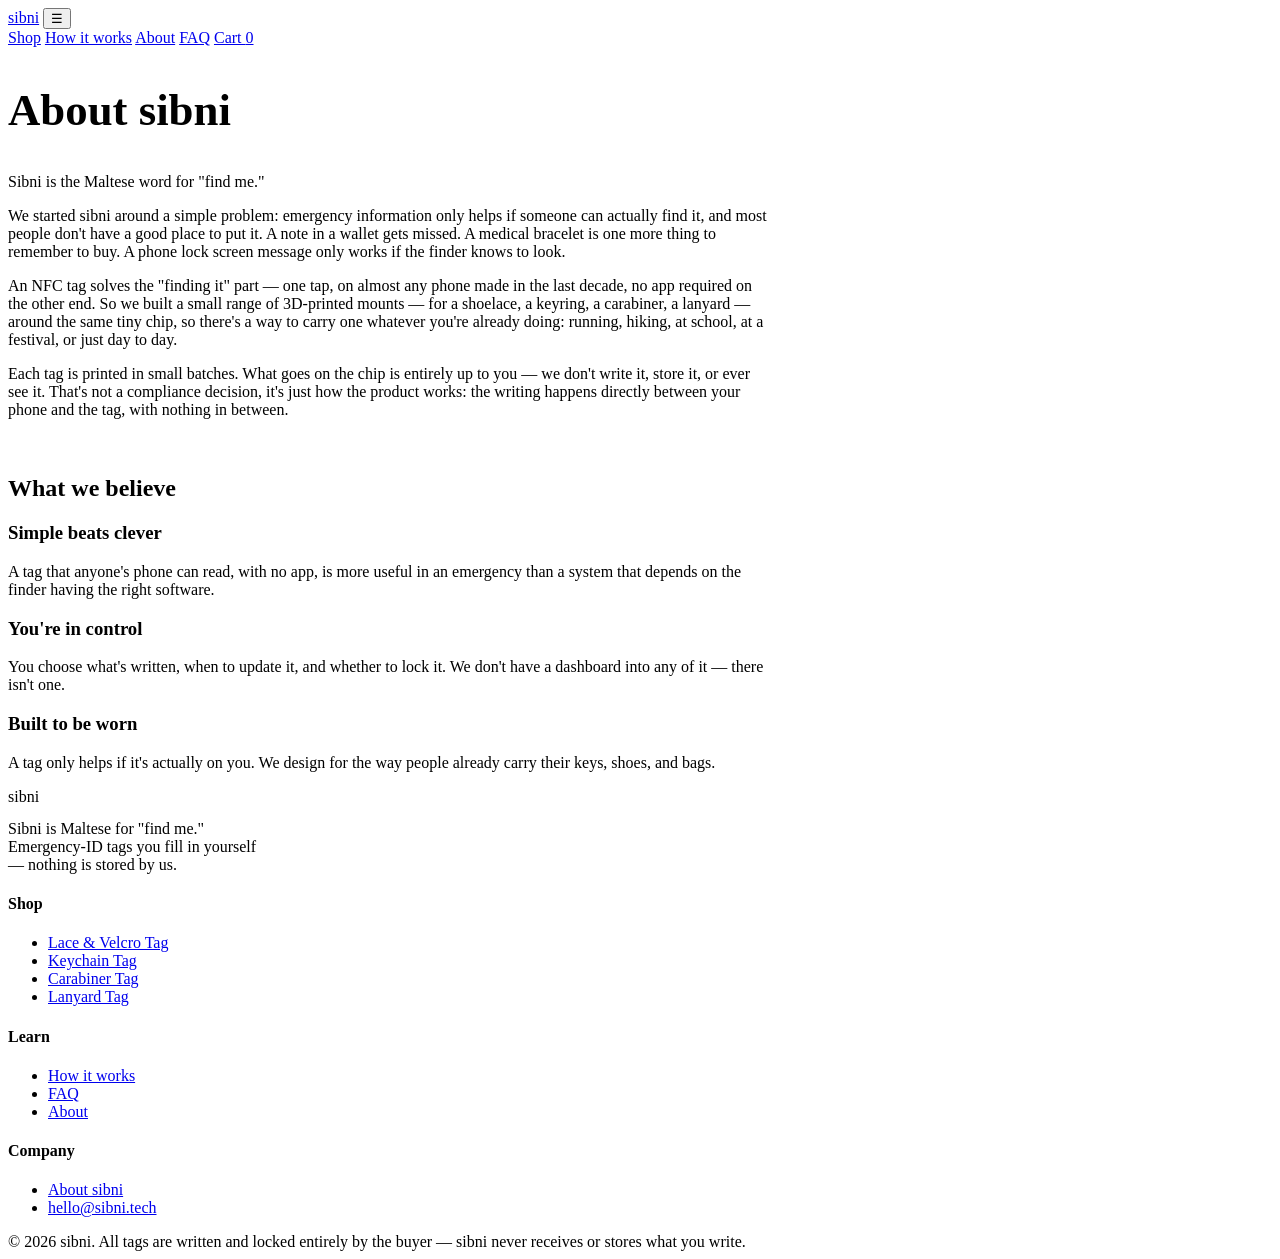
==== about.html @ cbafa1c7 "base files" ====
<!doctype html>
<html lang="en">
<head>
<meta charset="utf-8">
<meta name="viewport" content="width=device-width, initial-scale=1">
<title>About — sibni</title>
<meta name="description" content="Sibni is Maltese for 'find me' — small 3D-printed NFC tags for emergency information, written and controlled entirely by the wearer.">
<link rel="preconnect" href="https://fonts.googleapis.com">
<link href="https://fonts.googleapis.com/css2?family=Space+Grotesk:wght@500;600;700&family=Inter:wght@400;500;600;700&display=swap" rel="stylesheet">
<link rel="stylesheet" href="css/style.css">
</head>
<body>

<header class="nav">
  <div class="wrap">
    <a href="index.html" class="wordmark">sibni<span class="dot"></span></a>
    <button class="nav-toggle" aria-label="Toggle menu">☰</button>
    <nav class="nav-links">
      <a href="products.html">Shop</a>
      <a href="how-to.html">How it works</a>
      <a href="about.html">About</a>
      <a href="faq.html">FAQ</a>
      <a href="cart.html" class="cart-link">Cart <span class="cart-count" data-cart-count>0</span></a>
    </nav>
  </div>
</header>

<section class="section-tight">
  <div class="wrap" style="max-width:760px;">
    <h1 style="font-size:clamp(2rem,4vw,2.8rem);">About sibni</h1>
    <p class="lede">Sibni is the Maltese word for "find me."</p>
  </div>
</section>

<section class="section" style="padding-top:0;">
  <div class="wrap" style="max-width:760px;">
    <p>We started sibni around a simple problem: emergency information only helps if someone can actually find it, and most people don't have a good place to put it. A note in a wallet gets missed. A medical bracelet is one more thing to remember to buy. A phone lock screen message only works if the finder knows to look.</p>
    <p>An NFC tag solves the "finding it" part — one tap, on almost any phone made in the last decade, no app required on the other end. So we built a small range of 3D-printed mounts — for a shoelace, a keyring, a carabiner, a lanyard — around the same tiny chip, so there's a way to carry one whatever you're already doing: running, hiking, at school, at a festival, or just day to day.</p>
    <p>Each tag is printed in small batches. What goes on the chip is entirely up to you — we don't write it, store it, or ever see it. That's not a compliance decision, it's just how the product works: the writing happens directly between your phone and the tag, with nothing in between.</p>

    <h2 style="margin-top:56px;">What we believe</h2>
    <div class="trust-grid">
      <div class="tag-card">
        <h3>Simple beats clever</h3>
        <p>A tag that anyone's phone can read, with no app, is more useful in an emergency than a system that depends on the finder having the right software.</p>
      </div>
      <div class="tag-card">
        <h3>You're in control</h3>
        <p>You choose what's written, when to update it, and whether to lock it. We don't have a dashboard into any of it — there isn't one.</p>
      </div>
      <div class="tag-card">
        <h3>Built to be worn</h3>
        <p>A tag only helps if it's actually on you. We design for the way people already carry their keys, shoes, and bags.</p>
      </div>
    </div>
  </div>
</section>

<footer class="footer">
  <div class="wrap">
    <div>
      <div class="wordmark">sibni<span class="dot"></span></div>
      <p style="margin-top:14px; max-width:32ch;">Sibni is Maltese for "find me." Emergency-ID tags you fill in yourself — nothing is stored by us.</p>
    </div>
    <div>
      <h4>Shop</h4>
      <ul>
        <li><a href="product-lace.html">Lace &amp; Velcro Tag</a></li>
        <li><a href="product-keychain.html">Keychain Tag</a></li>
        <li><a href="product-carabiner.html">Carabiner Tag</a></li>
        <li><a href="product-lanyard.html">Lanyard Tag</a></li>
      </ul>
    </div>
    <div>
      <h4>Learn</h4>
      <ul>
        <li><a href="how-to.html">How it works</a></li>
        <li><a href="faq.html">FAQ</a></li>
        <li><a href="about.html">About</a></li>
      </ul>
    </div>
    <div>
      <h4>Company</h4>
      <ul>
        <li><a href="about.html">About sibni</a></li>
        <li><a href="mailto:hello@sibni.tech">hello@sibni.tech</a></li>
      </ul>
    </div>
  </div>
  <div class="wrap foot-note">
    © 2026 sibni. All tags are written and locked entirely by the buyer — sibni never receives or stores what you write.
  </div>
</footer>

<script src="js/products.js"></script>
<script src="js/cart.js"></script>
</body>
</html>
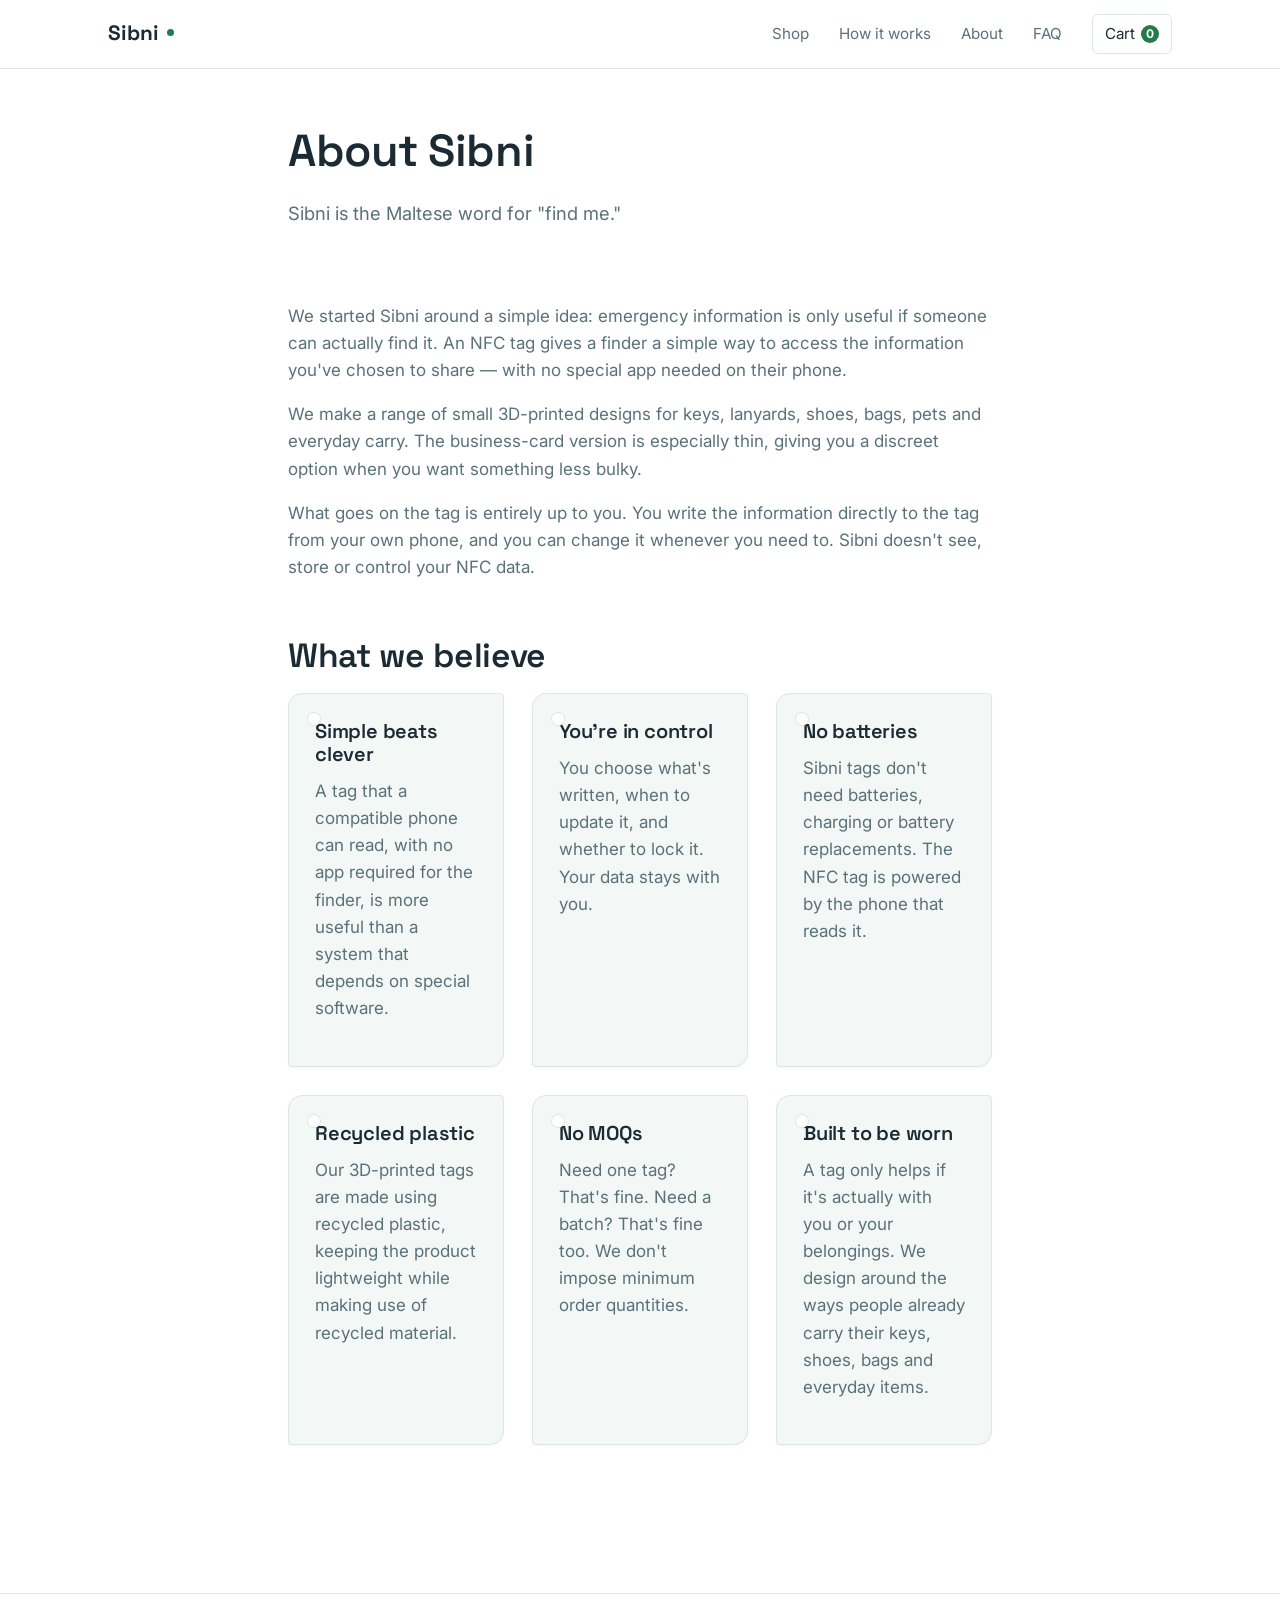
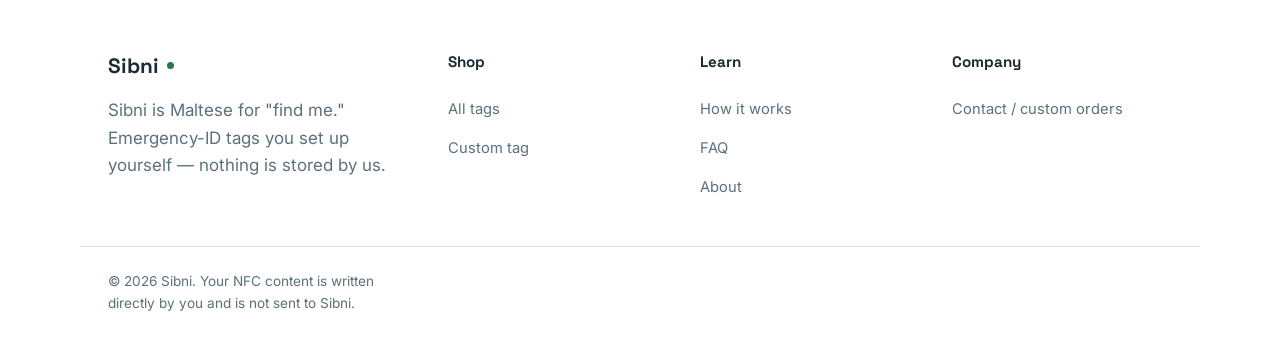
==== commit f64e0f57: "various updates" ====
--- a/about.html
+++ b/about.html
@@ -1,98 +1,34 @@
 <!doctype html>
 <html lang="en">
 <head>
-<meta charset="utf-8">
-<meta name="viewport" content="width=device-width, initial-scale=1">
-<title>About — sibni</title>
+<meta charset="utf-8"><meta name="viewport" content="width=device-width, initial-scale=1">
+<title>About — Sibni</title>
 <meta name="description" content="Sibni is Maltese for 'find me' — small 3D-printed NFC tags for emergency information, written and controlled entirely by the wearer.">
 <link rel="preconnect" href="https://fonts.googleapis.com">
 <link href="https://fonts.googleapis.com/css2?family=Space+Grotesk:wght@500;600;700&family=Inter:wght@400;500;600;700&display=swap" rel="stylesheet">
-<link rel="stylesheet" href="css/style.css">
+<link rel="stylesheet" href="css/style.css"><link rel="stylesheet" href="css/sibni-update.css">
 </head>
 <body>
-
-<header class="nav">
-  <div class="wrap">
-    <a href="index.html" class="wordmark">sibni<span class="dot"></span></a>
-    <button class="nav-toggle" aria-label="Toggle menu">☰</button>
-    <nav class="nav-links">
-      <a href="products.html">Shop</a>
-      <a href="how-to.html">How it works</a>
-      <a href="about.html">About</a>
-      <a href="faq.html">FAQ</a>
-      <a href="cart.html" class="cart-link">Cart <span class="cart-count" data-cart-count>0</span></a>
-    </nav>
-  </div>
-</header>
-
-<section class="section-tight">
-  <div class="wrap" style="max-width:760px;">
-    <h1 style="font-size:clamp(2rem,4vw,2.8rem);">About sibni</h1>
-    <p class="lede">Sibni is the Maltese word for "find me."</p>
-  </div>
-</section>
-
-<section class="section" style="padding-top:0;">
-  <div class="wrap" style="max-width:760px;">
-    <p>We started sibni around a simple problem: emergency information only helps if someone can actually find it, and most people don't have a good place to put it. A note in a wallet gets missed. A medical bracelet is one more thing to remember to buy. A phone lock screen message only works if the finder knows to look.</p>
-    <p>An NFC tag solves the "finding it" part — one tap, on almost any phone made in the last decade, no app required on the other end. So we built a small range of 3D-printed mounts — for a shoelace, a keyring, a carabiner, a lanyard — around the same tiny chip, so there's a way to carry one whatever you're already doing: running, hiking, at school, at a festival, or just day to day.</p>
-    <p>Each tag is printed in small batches. What goes on the chip is entirely up to you — we don't write it, store it, or ever see it. That's not a compliance decision, it's just how the product works: the writing happens directly between your phone and the tag, with nothing in between.</p>
-
-    <h2 style="margin-top:56px;">What we believe</h2>
-    <div class="trust-grid">
-      <div class="tag-card">
-        <h3>Simple beats clever</h3>
-        <p>A tag that anyone's phone can read, with no app, is more useful in an emergency than a system that depends on the finder having the right software.</p>
-      </div>
-      <div class="tag-card">
-        <h3>You're in control</h3>
-        <p>You choose what's written, when to update it, and whether to lock it. We don't have a dashboard into any of it — there isn't one.</p>
-      </div>
-      <div class="tag-card">
-        <h3>Built to be worn</h3>
-        <p>A tag only helps if it's actually on you. We design for the way people already carry their keys, shoes, and bags.</p>
-      </div>
-    </div>
-  </div>
-</section>
-
-<footer class="footer">
-  <div class="wrap">
-    <div>
-      <div class="wordmark">sibni<span class="dot"></span></div>
-      <p style="margin-top:14px; max-width:32ch;">Sibni is Maltese for "find me." Emergency-ID tags you fill in yourself — nothing is stored by us.</p>
-    </div>
-    <div>
-      <h4>Shop</h4>
-      <ul>
-        <li><a href="product-lace.html">Lace &amp; Velcro Tag</a></li>
-        <li><a href="product-keychain.html">Keychain Tag</a></li>
-        <li><a href="product-carabiner.html">Carabiner Tag</a></li>
-        <li><a href="product-lanyard.html">Lanyard Tag</a></li>
-      </ul>
-    </div>
-    <div>
-      <h4>Learn</h4>
-      <ul>
-        <li><a href="how-to.html">How it works</a></li>
-        <li><a href="faq.html">FAQ</a></li>
-        <li><a href="about.html">About</a></li>
-      </ul>
-    </div>
-    <div>
-      <h4>Company</h4>
-      <ul>
-        <li><a href="about.html">About sibni</a></li>
-        <li><a href="mailto:hello@sibni.tech">hello@sibni.tech</a></li>
-      </ul>
-    </div>
-  </div>
-  <div class="wrap foot-note">
-    © 2026 sibni. All tags are written and locked entirely by the buyer — sibni never receives or stores what you write.
-  </div>
-</footer>
-
-<script src="js/products.js"></script>
-<script src="js/cart.js"></script>
-</body>
-</html>
+<header class="nav"><div class="wrap"><a href="index.html" class="wordmark">Sibni<span class="dot"></span></a><button class="nav-toggle" aria-label="Toggle menu">☰</button><nav class="nav-links"><a href="products.html">Shop</a><a href="how-to.html">How it works</a><a href="about.html">About</a><a href="faq.html">FAQ</a><a href="cart.html" class="cart-link">Cart <span class="cart-count" data-cart-count>0</span></a></nav></div></header>
+<section class="section-tight"><div class="wrap" style="max-width:760px;"><h1 style="font-size:clamp(2rem,4vw,2.8rem);">About Sibni</h1><p class="lede">Sibni is the Maltese word for "find me."</p></div></section>
+<section class="section" style="padding-top:0;"><div class="wrap" style="max-width:760px;">
+<p>We started Sibni around a simple idea: emergency information is only useful if someone can actually find it. An NFC tag gives a finder a simple way to access the information you've chosen to share — with no special app needed on their phone.</p>
+<p>We make a range of small 3D-printed designs for keys, lanyards, shoes, bags, pets and everyday carry. The business-card version is especially thin, giving you a discreet option when you want something less bulky.</p>
+<p>What goes on the tag is entirely up to you. You write the information directly to the tag from your own phone, and you can change it whenever you need to. Sibni doesn't see, store or control your NFC data.</p>
+<h2 style="margin-top:56px;">What we believe</h2>
+<div class="trust-grid">
+<div class="tag-card"><h3>Simple beats clever</h3><p>A tag that a compatible phone can read, with no app required for the finder, is more useful than a system that depends on special software.</p></div>
+<div class="tag-card"><h3>You're in control</h3><p>You choose what's written, when to update it, and whether to lock it. Your data stays with you.</p></div>
+<div class="tag-card"><h3>No batteries</h3><p>Sibni tags don't need batteries, charging or battery replacements. The NFC tag is powered by the phone that reads it.</p></div>
+<div class="tag-card"><h3>Recycled plastic</h3><p>Our 3D-printed tags are made using recycled plastic, keeping the product lightweight while making use of recycled material.</p></div>
+<div class="tag-card"><h3>No MOQs</h3><p>Need one tag? That's fine. Need a batch? That's fine too. We don't impose minimum order quantities.</p></div>
+<div class="tag-card"><h3>Built to be worn</h3><p>A tag only helps if it's actually with you or your belongings. We design around the ways people already carry their keys, shoes, bags and everyday items.</p></div>
+</div></div></section>
+<footer class="footer"><div class="wrap">
+<div><div class="wordmark">Sibni<span class="dot"></span></div><p style="margin-top:14px; max-width:32ch;">Sibni is Maltese for "find me." Emergency-ID tags you set up yourself — nothing is stored by us.</p></div>
+<div><h4>Shop</h4><ul><li><a href="products.html">All tags</a></li><li><a href="contact.html">Custom tag</a></li></ul></div>
+<div><h4>Learn</h4><ul><li><a href="how-to.html">How it works</a></li><li><a href="faq.html">FAQ</a></li><li><a href="about.html">About</a></li></ul></div>
+<div><h4>Company</h4><ul><li><a href="contact.html">Contact / custom orders</a></li></ul></div>
+</div><div class="wrap foot-note">© 2026 Sibni. Your NFC content is written directly by you and is not sent to Sibni.</div></footer>
+<script src="js/products.js"></script><script src="cart.js"></script>
+</body></html>
--- a/css/style.css
+++ b/css/style.css
@@ -0,0 +1,17 @@
+
+:root{--ink:#fff;--panel:#f3f7f6;--panel-2:#e7f1ee;--line:#dce6e4;--text:#1b2a33;--text-dim:#5b717a;--signal:#257a4a;--signal-ink:#fff;--blue:#1d6fa8;--danger:#c1382c;--danger-bg:#fdeceb;--tint-blue-bg:#eaf3fa;--tint-blue-fg:#1d6fa8;--tint-green-bg:#eaf6ef;--tint-green-fg:#257a4a;--tint-amber-bg:#fcf2e1;--tint-amber-fg:#b4741f;--tint-violet-bg:#f1eefb;--tint-violet-fg:#6b5fa8;--font-head:'Space Grotesk',system-ui,sans-serif;--font-body:'Inter',system-ui,sans-serif;--max:1120px}
+*{box-sizing:border-box}html{scroll-behavior:smooth}body{margin:0;background:var(--ink);color:var(--text);font-family:var(--font-body);font-size:17px;line-height:1.6;-webkit-font-smoothing:antialiased}img,svg{max-width:100%;display:block}a{color:inherit;text-decoration:none}ul{margin:0;padding:0;list-style:none}button{font-family:inherit;cursor:pointer}h1,h2,h3{font-family:var(--font-head);font-weight:600;line-height:1.15;margin:0 0 .5em;letter-spacing:-.01em}h1{font-size:clamp(2.4rem,5vw,3.6rem)}h2{font-size:clamp(1.6rem,3vw,2.1rem)}h3{font-size:1.25rem}p{margin:0 0 1em;color:var(--text-dim)}.lede{font-size:1.15rem;color:var(--text-dim);max-width:52ch}.wrap{max-width:var(--max);margin:0 auto;padding:0 28px}.section{padding:88px 0}.section-tight{padding:56px 0}.divider{border:0;border-top:1px solid var(--line);margin:0}
+a:focus-visible,button:focus-visible,input:focus-visible{outline:2px solid var(--signal);outline-offset:3px}
+.btn{display:inline-flex;align-items:center;gap:.5em;padding:13px 22px;border-radius:6px;font-weight:600;font-size:.96rem;border:1px solid transparent}.btn-primary{background:var(--signal);color:var(--signal-ink)}.btn-primary:hover{background:#2f9159}.btn-ghost{background:transparent;border-color:var(--blue);color:var(--blue)}.btn-ghost:hover{background:var(--panel-2)}.btn-block{width:100%;justify-content:center}.btn[disabled]{opacity:.5;cursor:not-allowed}
+.nav{position:sticky;top:0;z-index:50;background:rgba(255,255,255,.92);backdrop-filter:blur(6px);border-bottom:1px solid var(--line)}.nav .wrap{display:flex;align-items:center;justify-content:space-between;height:68px}.wordmark{font-family:var(--font-head);font-size:1.3rem;font-weight:700;display:flex;align-items:baseline;gap:8px}.wordmark .dot{width:7px;height:7px;border-radius:50%;background:var(--signal);display:inline-block;transform:translateY(-4px)}.nav-links{display:flex;gap:30px;align-items:center}.nav-links a{color:var(--text-dim);font-size:.95rem}.nav-links a:hover{color:var(--blue)}.cart-link{display:flex;align-items:center;gap:6px;color:var(--text)!important;border:1px solid var(--line);padding:7px 12px;border-radius:6px}.cart-count{background:var(--signal);color:var(--signal-ink);font-size:.75rem;font-weight:700;min-width:18px;height:18px;border-radius:9px;display:flex;align-items:center;justify-content:center;padding:0 5px}.nav-toggle{display:none;background:none;border:0;color:var(--text);font-size:1.1rem}
+.hero{padding:76px 0 40px}.hero .wrap{display:grid;grid-template-columns:1.1fr .9fr;gap:48px;align-items:center}.hero-cta{display:flex;gap:14px;margin-top:28px;flex-wrap:wrap}.hero-art{position:relative;aspect-ratio:1/1;display:flex;align-items:center;justify-content:center}.hero-art:before{content:"";position:absolute;inset:-10%;background-image:radial-gradient(var(--line) 1.6px,transparent 1.6px);background-size:22px 22px;border-radius:50%;-webkit-mask-image:radial-gradient(circle,black 55%,transparent 88%);mask-image:radial-gradient(circle,black 55%,transparent 88%)}.hero-dot{position:absolute;width:10px;height:10px;border-radius:50%}.hero-dot.d1{top:8%;left:14%;background:var(--tint-amber-fg)}.hero-dot.d2{bottom:14%;right:10%;background:var(--tint-violet-fg)}.hero-dot.d3{top:20%;right:6%;width:7px;height:7px;background:var(--signal)}.ping-ring{position:absolute;border:1px solid var(--blue);border-radius:50%;opacity:0;animation:ping 3.2s ease-out infinite}.ping-ring.r1,.ping-ring.r2,.ping-ring.r3{width:120px;height:120px}.ping-ring.r2{animation-delay:1.05s}.ping-ring.r3{animation-delay:2.1s}@keyframes ping{0%{transform:scale(1);opacity:.55}100%{transform:scale(3.4);opacity:0}}
+.steps-mini{display:grid;grid-template-columns:repeat(3,1fr);gap:32px}.steps-mini li{border-top:1px solid var(--line);padding-top:16px}.steps-mini .num{font-family:var(--font-head);color:var(--blue);font-size:1.1rem}
+.tint-blue{background:var(--tint-blue-bg);color:var(--tint-blue-fg)}.tint-green{background:var(--tint-green-bg);color:var(--tint-green-fg)}.tint-amber{background:var(--tint-amber-bg);color:var(--tint-amber-fg)}.tint-violet{background:var(--tint-violet-bg);color:var(--tint-violet-fg)}.chip{display:inline-flex;align-items:center;width:fit-content;padding:4px 11px;border-radius:999px;font-size:.76rem;font-weight:600}
+.tag-grid{display:grid;grid-template-columns:repeat(4,1fr);gap:22px}.tag-card{position:relative;background:var(--panel);border:1px solid var(--line);border-radius:14px 4px 14px 4px;padding:22px;display:flex;flex-direction:column;gap:12px;box-shadow:0 1px 2px rgba(27,42,51,.04);transition:border-color .15s,transform .15s,box-shadow .15s}.tag-card:hover{border-color:var(--signal);transform:translateY(-2px);box-shadow:0 10px 24px rgba(27,42,51,.08)}.tag-card:before{content:"";position:absolute;top:18px;left:18px;width:12px;height:12px;border-radius:50%;background:var(--ink);border:1px solid var(--line)}.tag-card .art{aspect-ratio:4/3;border-radius:8px 2px 8px 2px;display:flex;align-items:center;justify-content:center;padding:26px}.tag-card .art svg{width:100%;height:100%}.tag-card h3{margin:0}.tag-card .price{font-family:var(--font-head);color:var(--signal);font-weight:600}.tag-grid .tag-card:nth-child(4n+1){transform:rotate(-1.1deg)}.tag-grid .tag-card:nth-child(4n+2){transform:rotate(.9deg)}.tag-grid .tag-card:nth-child(4n+3){transform:rotate(-.7deg)}.tag-grid .tag-card:nth-child(4n+4){transform:rotate(1.2deg)}.tag-grid .tag-card:hover{transform:rotate(0) translateY(-3px)}
+.product-detail{display:grid;grid-template-columns:1fr 1fr;gap:56px;align-items:start}.product-detail .art-big{background:var(--panel-2);border:1px solid var(--line);border-radius:16px 4px 16px 4px;aspect-ratio:1/1;display:flex;align-items:center;justify-content:center;padding:60px;color:var(--blue)}.spec-list{margin:22px 0}.spec-list li{display:flex;justify-content:space-between;padding:10px 0;border-top:1px solid var(--line);font-size:.95rem}.spec-list li span:first-child{color:var(--text-dim)}.qty-row{display:flex;align-items:center;gap:14px;margin:22px 0}.qty-control{display:flex;align-items:center;border:1px solid var(--line);border-radius:6px}.qty-control button{background:none;border:0;color:var(--text);width:36px;height:36px;font-size:1.1rem}.qty-control input{width:44px;text-align:center;background:none;border:0;color:var(--text);font-size:1rem}
+.callout{border-left:3px solid var(--blue);background:var(--panel);padding:18px 22px;border-radius:0 8px 8px 0;margin:24px 0}.callout.danger{border-left-color:var(--danger);background:var(--danger-bg)}.callout h3{font-size:1rem;margin-bottom:6px}.callout p{margin:0;color:var(--text)}
+.sequence{display:flex;flex-direction:column}.seq-step{display:grid;grid-template-columns:64px 1fr;gap:24px;padding:32px 0;border-top:1px solid var(--line)}.seq-step:last-child{border-bottom:1px solid var(--line)}.seq-step .idx{font-family:var(--font-head);font-size:1.6rem;color:var(--blue)}
+.faq-item{border-top:1px solid var(--line);padding:20px 0}.faq-item summary{cursor:pointer;font-weight:600;font-family:var(--font-head);font-size:1.02rem;list-style:none;display:flex;justify-content:space-between;align-items:center}.faq-item summary::-webkit-details-marker{display:none}.faq-item summary:after{content:"+";color:var(--blue);font-size:1.3rem}.faq-item[open] summary:after{content:"–"}.faq-item p{margin-top:12px}.faq-list{border-bottom:1px solid var(--line)}
+.cart-item{display:grid;grid-template-columns:64px 1fr auto auto;gap:18px;align-items:center;padding:18px 0;border-top:1px solid var(--line)}.cart-item .thumb{width:64px;height:64px;background:var(--panel-2);border-radius:6px 2px 6px 2px;display:flex;align-items:center;justify-content:center;padding:10px;color:var(--blue)}.cart-summary{background:var(--panel);border:1px solid var(--line);border-radius:12px;padding:24px;position:sticky;top:92px;box-shadow:0 1px 2px rgba(27,42,51,.04)}.cart-summary .row{display:flex;justify-content:space-between;padding:8px 0}.remove-link{color:var(--text-dim);font-size:.85rem}.remove-link:hover{color:var(--danger)}.empty-state{text-align:center;padding:60px 0;color:var(--text-dim)}.cart-page-grid{display:grid;grid-template-columns:1fr 320px;gap:44px;align-items:start}
+.trust-grid{display:grid;grid-template-columns:repeat(3,1fr);gap:28px}.trust-grid .tag-card{padding:26px}.footer{border-top:1px solid var(--line);padding:56px 0 34px;margin-top:60px}.footer .wrap{display:grid;grid-template-columns:1.4fr 1fr 1fr 1fr;gap:32px}.footer h4{font-family:var(--font-head);font-size:.95rem;margin:0 0 14px;color:var(--text)}.footer li{padding:6px 0}.footer a{color:var(--text-dim);font-size:.92rem}.footer a:hover{color:var(--text)}.footer .foot-note{margin-top:40px;padding-top:24px;border-top:1px solid var(--line);color:var(--text-dim);font-size:.85rem}
+@media(max-width:960px){.tag-grid{grid-template-columns:repeat(2,1fr)}}@media(max-width:820px){.hero .wrap{grid-template-columns:1fr}.hero-art{order:-1;max-width:260px;margin:0 auto}.product-detail{grid-template-columns:1fr}}@media(max-width:760px){.nav-links{position:absolute;top:68px;left:0;right:0;background:var(--ink);border-bottom:1px solid var(--line);box-shadow:0 8px 20px rgba(27,42,51,.08);flex-direction:column;align-items:flex-start;gap:0;padding:8px 28px 20px;display:none}.nav-links.open{display:flex}.nav-links a,.nav-links .cart-link{width:100%;padding:12px 0;border:0}.nav-toggle{display:block}.cart-page-grid{grid-template-columns:1fr}.trust-grid{grid-template-columns:1fr}.footer .wrap{grid-template-columns:1fr 1fr}}@media(max-width:700px){.steps-mini{grid-template-columns:1fr}}@media(max-width:600px){.seq-step{grid-template-columns:40px 1fr;gap:16px}.seq-step .idx{font-size:1.2rem}}@media(max-width:560px){.tag-grid{grid-template-columns:1fr}.tag-grid .tag-card{transform:none}.tag-grid .tag-card:hover{transform:translateY(-3px)}}@media(prefers-reduced-motion:reduce){*{animation:none!important;transition:none!important}}
--- a/css/sibni-update.css
+++ b/css/sibni-update.css
@@ -0,0 +1,24 @@
+/* SIBNI catalogue update styles */
+.product-price{
+  font-family:var(--font-head);
+  color:var(--signal);
+  font-size:1.4rem;
+  font-weight:600;
+}
+.product-option-group{ margin:24px 0; }
+.product-option-group > strong{ display:block; margin-bottom:10px; font-family:var(--font-head); }
+.product-options{ display:flex; gap:10px; flex-wrap:wrap; }
+.product-option{
+  display:flex; justify-content:space-between; gap:22px; align-items:center;
+  min-width:190px; padding:12px 15px; border:1px solid var(--line);
+  border-radius:8px; background:var(--ink); color:var(--text);
+}
+.product-option:hover{ border-color:var(--blue); }
+.product-option.selected{ border-color:var(--signal); box-shadow:0 0 0 2px rgba(37,122,74,.12); }
+.product-option span:last-child{ font-family:var(--font-head); font-weight:600; color:var(--signal); }
+@media(max-width:560px){
+  .product-option{ width:100%; }
+}
+
+/* Online contact/custom-order form */
+.sibni-form{display:grid;gap:18px;margin-top:30px;padding:28px;background:var(--panel);border:1px solid var(--line);border-radius:14px 4px 14px 4px}.sibni-form label{display:grid;gap:8px;font-weight:600}.sibni-form label>span{font-size:.92rem}.sibni-form input,.sibni-form select,.sibni-form textarea{width:100%;box-sizing:border-box;border:1px solid var(--line);border-radius:6px;background:var(--bg);color:var(--text);font:inherit;padding:12px 13px}.sibni-form textarea{resize:vertical;min-height:150px}.sibni-form input:focus,.sibni-form select:focus,.sibni-form textarea:focus{outline:2px solid var(--signal);outline-offset:2px;border-color:var(--signal)}.form-grid{display:grid;grid-template-columns:1fr 1fr;gap:18px}.form-note{font-size:.9rem;color:var(--text-dim);margin:0}.honeypot{position:absolute!important;left:-10000px!important;width:1px!important;height:1px!important;opacity:0!important}@media(max-width:600px){.form-grid{grid-template-columns:1fr}}
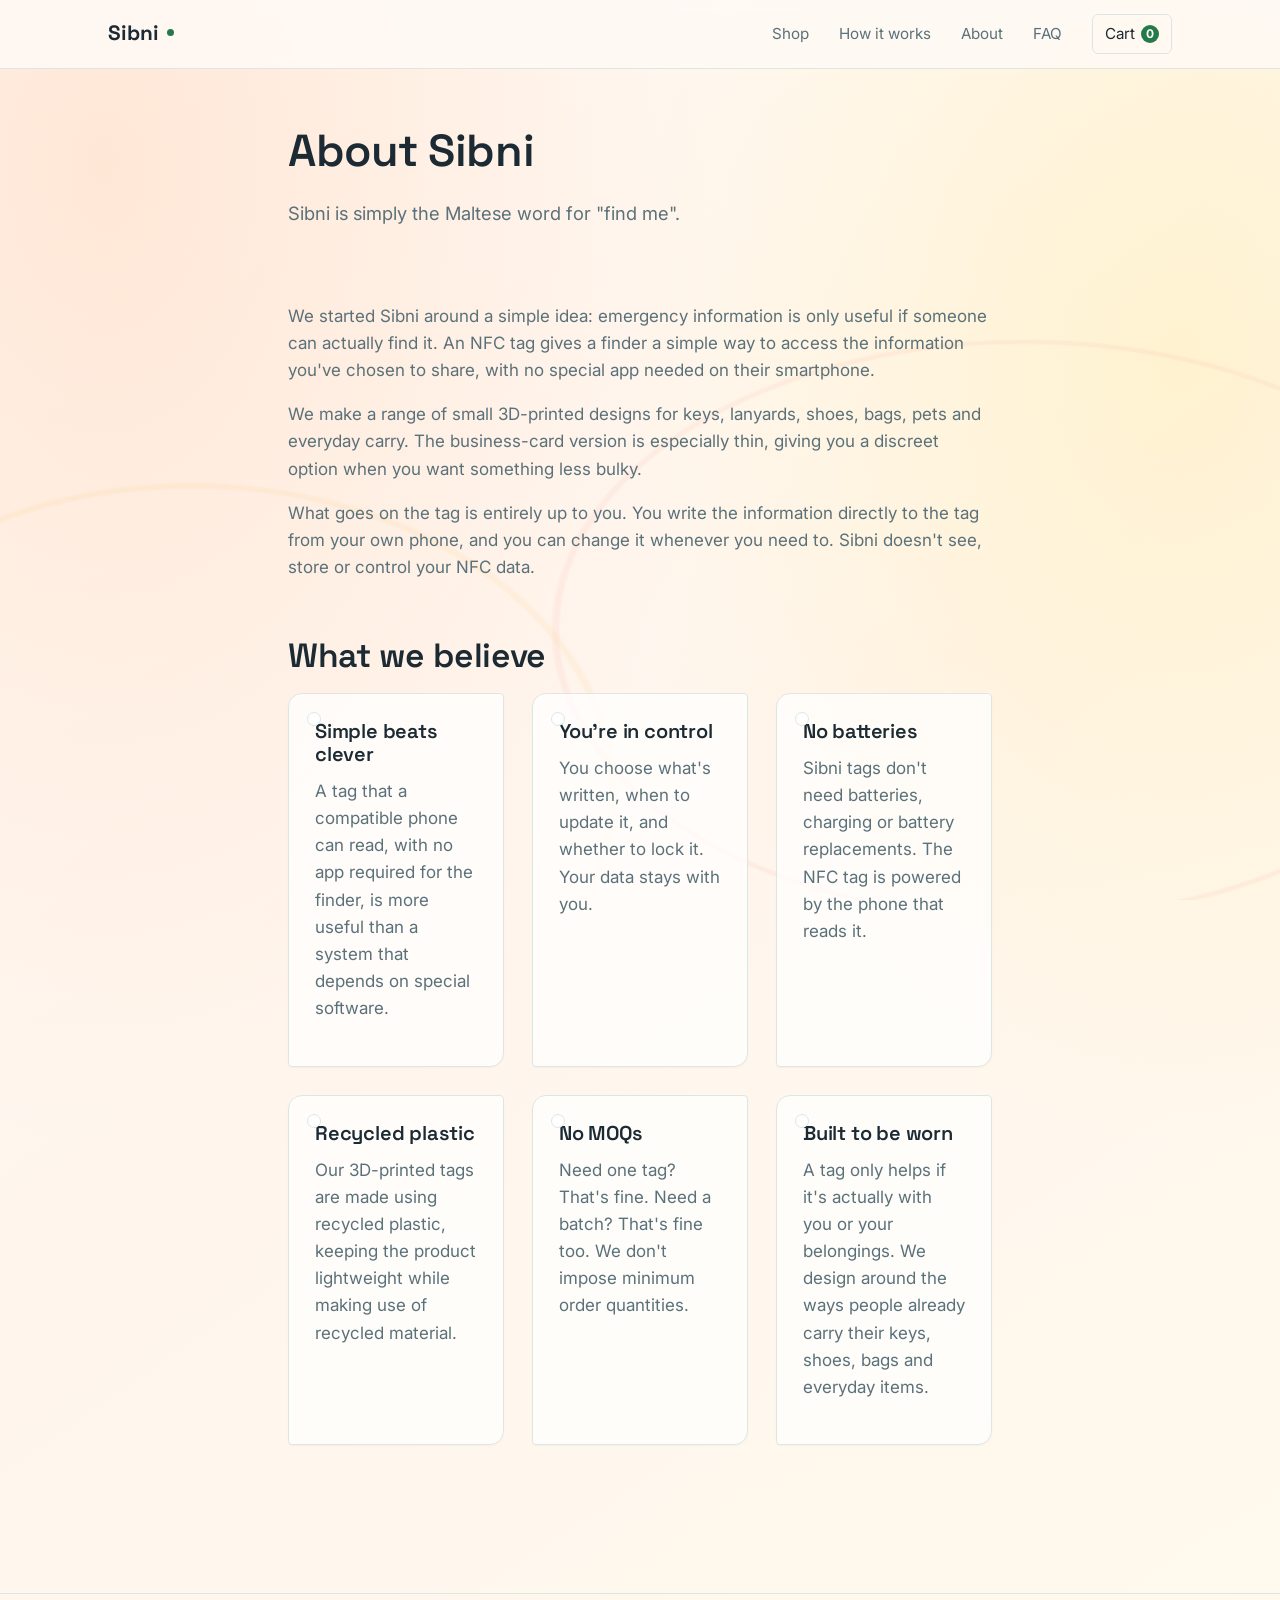
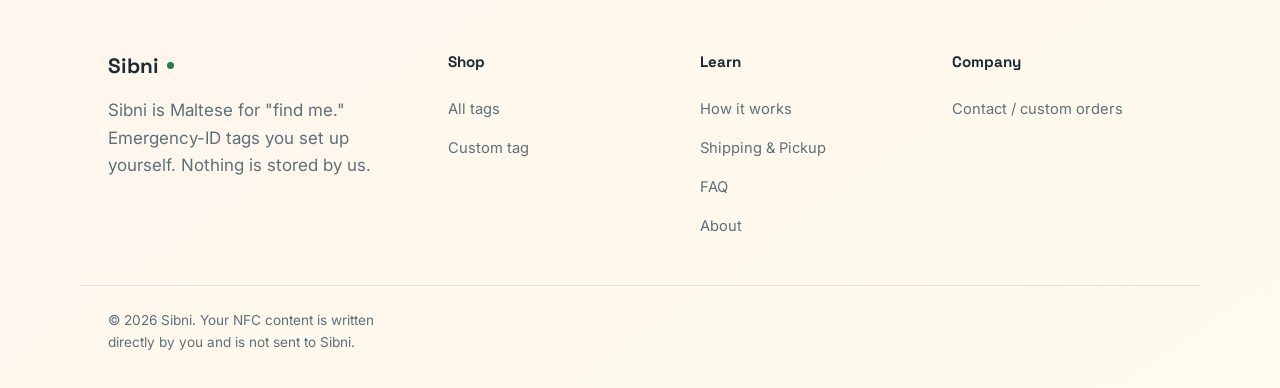
==== commit c9b0fbf1: "removed dashes" ====
--- a/about.html
+++ b/about.html
@@ -1,18 +1,28 @@
 <!doctype html>
 <html lang="en">
 <head>
+    <!-- Standard Browser Favicons -->
+<link rel="icon" type="image/png" sizes="16x16" href="favicon/Sibni_16x16.png">
+<link rel="icon" type="image/png" sizes="32x32" href="favicon/Sibni_32x32.png">
+
+<!-- Apple Touch Icon (iOS Home Screen) -->
+<link rel="apple-touch-icon" sizes="180x180" href="favicon/Sibni_180x180.png">
+
+<!-- Android / PWA Icons (if created) -->
+<link rel="icon" type="image/png" sizes="192x192" href="favicon/Sibni_192x192.png">
+
 <meta charset="utf-8"><meta name="viewport" content="width=device-width, initial-scale=1">
-<title>About — Sibni</title>
-<meta name="description" content="Sibni is Maltese for 'find me' — small 3D-printed NFC tags for emergency information, written and controlled entirely by the wearer.">
+<title>About Sibni</title>
+<meta name="description" content="Sibni is Maltese for 'find me' - small 3D-printed NFC tags for emergency information, written and controlled entirely by the wearer.">
 <link rel="preconnect" href="https://fonts.googleapis.com">
 <link href="https://fonts.googleapis.com/css2?family=Space+Grotesk:wght@500;600;700&family=Inter:wght@400;500;600;700&display=swap" rel="stylesheet">
 <link rel="stylesheet" href="css/style.css"><link rel="stylesheet" href="css/sibni-update.css">
 </head>
 <body>
 <header class="nav"><div class="wrap"><a href="index.html" class="wordmark">Sibni<span class="dot"></span></a><button class="nav-toggle" aria-label="Toggle menu">☰</button><nav class="nav-links"><a href="products.html">Shop</a><a href="how-to.html">How it works</a><a href="about.html">About</a><a href="faq.html">FAQ</a><a href="cart.html" class="cart-link">Cart <span class="cart-count" data-cart-count>0</span></a></nav></div></header>
-<section class="section-tight"><div class="wrap" style="max-width:760px;"><h1 style="font-size:clamp(2rem,4vw,2.8rem);">About Sibni</h1><p class="lede">Sibni is the Maltese word for "find me."</p></div></section>
+<section class="section-tight"><div class="wrap" style="max-width:760px;"><h1 style="font-size:clamp(2rem,4vw,2.8rem);">About Sibni</h1><p class="lede">Sibni is simply the Maltese word for "find me".</p></div></section>
 <section class="section" style="padding-top:0;"><div class="wrap" style="max-width:760px;">
-<p>We started Sibni around a simple idea: emergency information is only useful if someone can actually find it. An NFC tag gives a finder a simple way to access the information you've chosen to share — with no special app needed on their phone.</p>
+<p>We started Sibni around a simple idea: emergency information is only useful if someone can actually find it. An NFC tag gives a finder a simple way to access the information you've chosen to share, with no special app needed on their smartphone.</p>
 <p>We make a range of small 3D-printed designs for keys, lanyards, shoes, bags, pets and everyday carry. The business-card version is especially thin, giving you a discreet option when you want something less bulky.</p>
 <p>What goes on the tag is entirely up to you. You write the information directly to the tag from your own phone, and you can change it whenever you need to. Sibni doesn't see, store or control your NFC data.</p>
 <h2 style="margin-top:56px;">What we believe</h2>
@@ -25,9 +35,9 @@
 <div class="tag-card"><h3>Built to be worn</h3><p>A tag only helps if it's actually with you or your belongings. We design around the ways people already carry their keys, shoes, bags and everyday items.</p></div>
 </div></div></section>
 <footer class="footer"><div class="wrap">
-<div><div class="wordmark">Sibni<span class="dot"></span></div><p style="margin-top:14px; max-width:32ch;">Sibni is Maltese for "find me." Emergency-ID tags you set up yourself — nothing is stored by us.</p></div>
+<div><div class="wordmark">Sibni<span class="dot"></span></div><p style="margin-top:14px; max-width:32ch;">Sibni is Maltese for "find me." Emergency-ID tags you set up yourself. Nothing is stored by us.</p></div>
 <div><h4>Shop</h4><ul><li><a href="products.html">All tags</a></li><li><a href="contact.html">Custom tag</a></li></ul></div>
-<div><h4>Learn</h4><ul><li><a href="how-to.html">How it works</a></li><li><a href="faq.html">FAQ</a></li><li><a href="about.html">About</a></li></ul></div>
+<div><h4>Learn</h4><ul><li><a href="how-to.html">How it works</a></li><li><a href="shipping.html">Shipping &amp; Pickup</a></li><li><a href="faq.html">FAQ</a></li><li><a href="about.html">About</a></li></ul></div>
 <div><h4>Company</h4><ul><li><a href="contact.html">Contact / custom orders</a></li></ul></div>
 </div><div class="wrap foot-note">© 2026 Sibni. Your NFC content is written directly by you and is not sent to Sibni.</div></footer>
 <script src="js/products.js"></script><script src="cart.js"></script>
--- a/css/sibni-update.css
+++ b/css/sibni-update.css
@@ -22,3 +22,99 @@
 
 /* Online contact/custom-order form */
 .sibni-form{display:grid;gap:18px;margin-top:30px;padding:28px;background:var(--panel);border:1px solid var(--line);border-radius:14px 4px 14px 4px}.sibni-form label{display:grid;gap:8px;font-weight:600}.sibni-form label>span{font-size:.92rem}.sibni-form input,.sibni-form select,.sibni-form textarea{width:100%;box-sizing:border-box;border:1px solid var(--line);border-radius:6px;background:var(--bg);color:var(--text);font:inherit;padding:12px 13px}.sibni-form textarea{resize:vertical;min-height:150px}.sibni-form input:focus,.sibni-form select:focus,.sibni-form textarea:focus{outline:2px solid var(--signal);outline-offset:2px;border-color:var(--signal)}.form-grid{display:grid;grid-template-columns:1fr 1fr;gap:18px}.form-note{font-size:.9rem;color:var(--text-dim);margin:0}.honeypot{position:absolute!important;left:-10000px!important;width:1px!important;height:1px!important;opacity:0!important}@media(max-width:600px){.form-grid{grid-template-columns:1fr}}
+
+/* Product customisation and grouped catalogue */
+.product-select{width:100%;padding:12px 13px;border:1px solid var(--line);border-radius:8px;background:var(--ink);color:var(--text);font:inherit;}
+.product-select:focus{outline:2px solid var(--signal);outline-offset:2px;border-color:var(--signal)}
+.option-help{font-size:.88rem;color:var(--text-dim);margin:7px 0 0}
+.urgency-options{display:grid;grid-template-columns:1fr 1fr;gap:10px}
+.urgency-option{display:flex;flex-direction:column;align-items:flex-start;text-align:left;gap:4px;padding:13px 15px;border:1px solid var(--line);border-radius:8px;background:var(--ink);color:var(--text)}
+.urgency-option:hover{border-color:var(--blue)}
+.urgency-option.selected{border-color:var(--signal);box-shadow:0 0 0 2px rgba(37,122,74,.12)}
+.urgency-option span{font-family:var(--font-head);font-weight:600}
+.urgency-option small{font-size:.82rem;line-height:1.4;color:var(--text-dim)}
+.delivery-note{margin-top:12px;padding:12px 14px;background:var(--panel);border-left:3px solid var(--blue);border-radius:0 6px 6px 0;font-size:.9rem}
+.product-group{margin-bottom:72px}.product-group:last-child{margin-bottom:0}
+.product-group-heading{display:flex;justify-content:space-between;align-items:end;margin-bottom:24px;border-bottom:1px solid var(--line);padding-bottom:16px}.product-group-heading h2{margin:0 0 6px}.product-group-heading .lede{margin:0;max-width:65ch;font-size:1rem}
+.cart-options{display:flex;gap:8px;flex-wrap:wrap;margin-top:6px}.cart-options span{font-size:.78rem;color:var(--text-dim);background:var(--panel);border:1px solid var(--line);padding:3px 7px;border-radius:999px}
+.checkout-row{display:flex;justify-content:space-between;gap:18px;padding:10px 0}.checkout-row small{display:block;color:var(--text-dim);font-size:.82rem;margin-top:2px}
+@media(max-width:700px){.urgency-options{grid-template-columns:1fr}.product-group{margin-bottom:54px}}
+
+
+/* Colour combination selector */
+.colour-combo-options{display:grid;grid-template-columns:1fr;gap:9px}
+.colour-combo{display:flex;align-items:center;gap:12px;width:100%;padding:11px 13px;border:1px solid var(--line);border-radius:8px;background:var(--ink);color:var(--text);text-align:left;cursor:pointer;transition:border-color .15s,box-shadow .15s,background .15s}
+.colour-combo:hover{border-color:var(--blue)}
+.colour-combo.selected{border-color:var(--signal);box-shadow:0 0 0 2px rgba(37,122,74,.12);background:var(--panel)}
+.colour-swatch-pair{display:flex;flex:0 0 auto;align-items:center}
+.colour-swatch{width:22px;height:22px;border-radius:50%;border:1px solid rgba(0,0,0,.18);box-shadow:0 1px 2px rgba(0,0,0,.08)}
+.colour-swatch + .colour-swatch{margin-left:-6px}
+.swatch-red{background:#c62828}.swatch-black{background:#111}.swatch-cream{background:#f3ead7}.swatch-translucent{background:linear-gradient(135deg,rgba(255,255,255,.7),rgba(190,205,215,.35))}.swatch-white{background:#fff}.swatch-steel{background:#66717d}.swatch-blue{background:#2563eb}.swatch-green{background:#257a4a}
+.colour-combo-label{font-weight:600;font-size:.94rem}
+@media(min-width:700px){.colour-combo-options{grid-template-columns:1fr 1fr}}
+
+/* Pricing, dimensions and promotions */
+.dimensions{font-size:.84rem;color:var(--text-dim);margin-top:-5px}
+.dimension-note{font-size:.82rem;color:var(--text-dim);margin-top:-10px}
+.shop-promos{margin-top:22px;padding:14px 16px;background:var(--panel);border:1px solid var(--line);border-left:3px solid var(--signal);border-radius:0 8px 8px 0;font-size:.92rem}
+.cart-promo{margin-top:18px;padding:12px 14px;background:var(--panel);border:1px solid var(--line);border-radius:8px;font-size:.86rem}
+.discount-row{color:var(--signal)}
+.swatch-random{background:conic-gradient(#c62828 0 16.6%,#111 16.6% 33.2%,#f3ead7 33.2% 49.8%,#9fb1bd 49.8% 66.4%,#fff 66.4% 83%,#257a4a 83% 100%)}
+
+
+/* Version 2 - warm sunset gradient theme */
+:root{
+  --warm-bg:#fffaf5;
+  --warm-peach:#ffe8dc;
+  --warm-yellow:#fff2c9;
+  --warm-coral:#f08b78;
+}
+body{
+  background:
+    radial-gradient(ellipse at 8% 8%, rgba(255,216,190,.55), transparent 38%),
+    radial-gradient(ellipse at 92% 18%, rgba(255,239,184,.55), transparent 34%),
+    linear-gradient(145deg, #fffaf5 0%, #fff5ed 46%, #fffbed 100%);
+  position:relative;
+}
+body::before{
+  content:"";
+  position:fixed;
+  inset:0;
+  pointer-events:none;
+  z-index:-1;
+  opacity:.65;
+  background:
+    radial-gradient(ellipse at 80% 70%, transparent 0 32%, rgba(240,139,120,.13) 32.2% 32.45%, transparent 32.7%),
+    radial-gradient(ellipse at 15% 88%, transparent 0 27%, rgba(244,191,76,.14) 27.2% 27.45%, transparent 27.7%);
+}
+.nav{background:rgba(255,250,245,.88)}
+.nav-links a:hover{color:#c85e4b}
+.btn-primary{background:#e96f59;color:#fff}
+.btn-primary:hover{background:#cf5946}
+.hero-art:before{background-image:radial-gradient(rgba(224,137,104,.28) 1.6px,transparent 1.6px)}
+.tag-card,.cart-summary,.sibni-form{background:rgba(255,255,255,.72)}
+.tag-card:hover{border-color:#e99a84}
+.product-detail .art-big{background:linear-gradient(145deg,rgba(255,232,220,.8),rgba(255,247,215,.8))}
+.section .wrap,.section-tight .wrap{position:relative}
+.product-group{position:relative}
+.product-group::before{content:"";display:block;height:2px;width:100%;margin:10px 0 26px;background:linear-gradient(90deg,transparent,#f0a18c 18%,#f5cf78 52%,transparent 100%);opacity:.7}
+.photo-gallery{display:grid;gap:14px}
+.photo-gallery img{width:100%;height:auto;max-height:520px;object-fit:contain;border-radius:14px;background:rgba(255,255,255,.65);border:1px solid var(--line);padding:12px}
+.photo-gallery .gallery-caption{font-size:.82rem;color:var(--text-dim);margin:0}
+.card-photo{width:100%;height:100%;object-fit:contain;border-radius:8px}
+
+/* Product photos replace the generic illustration whenever a custom image exists. */
+.art-big.has-product-photo {
+  display: flex;
+  align-items: center;
+  justify-content: center;
+  overflow: hidden;
+}
+.product-hero-photo {
+  display: block;
+  width: 100%;
+  height: 100%;
+  max-height: 520px;
+  object-fit: contain;
+  border-radius: inherit;
+}
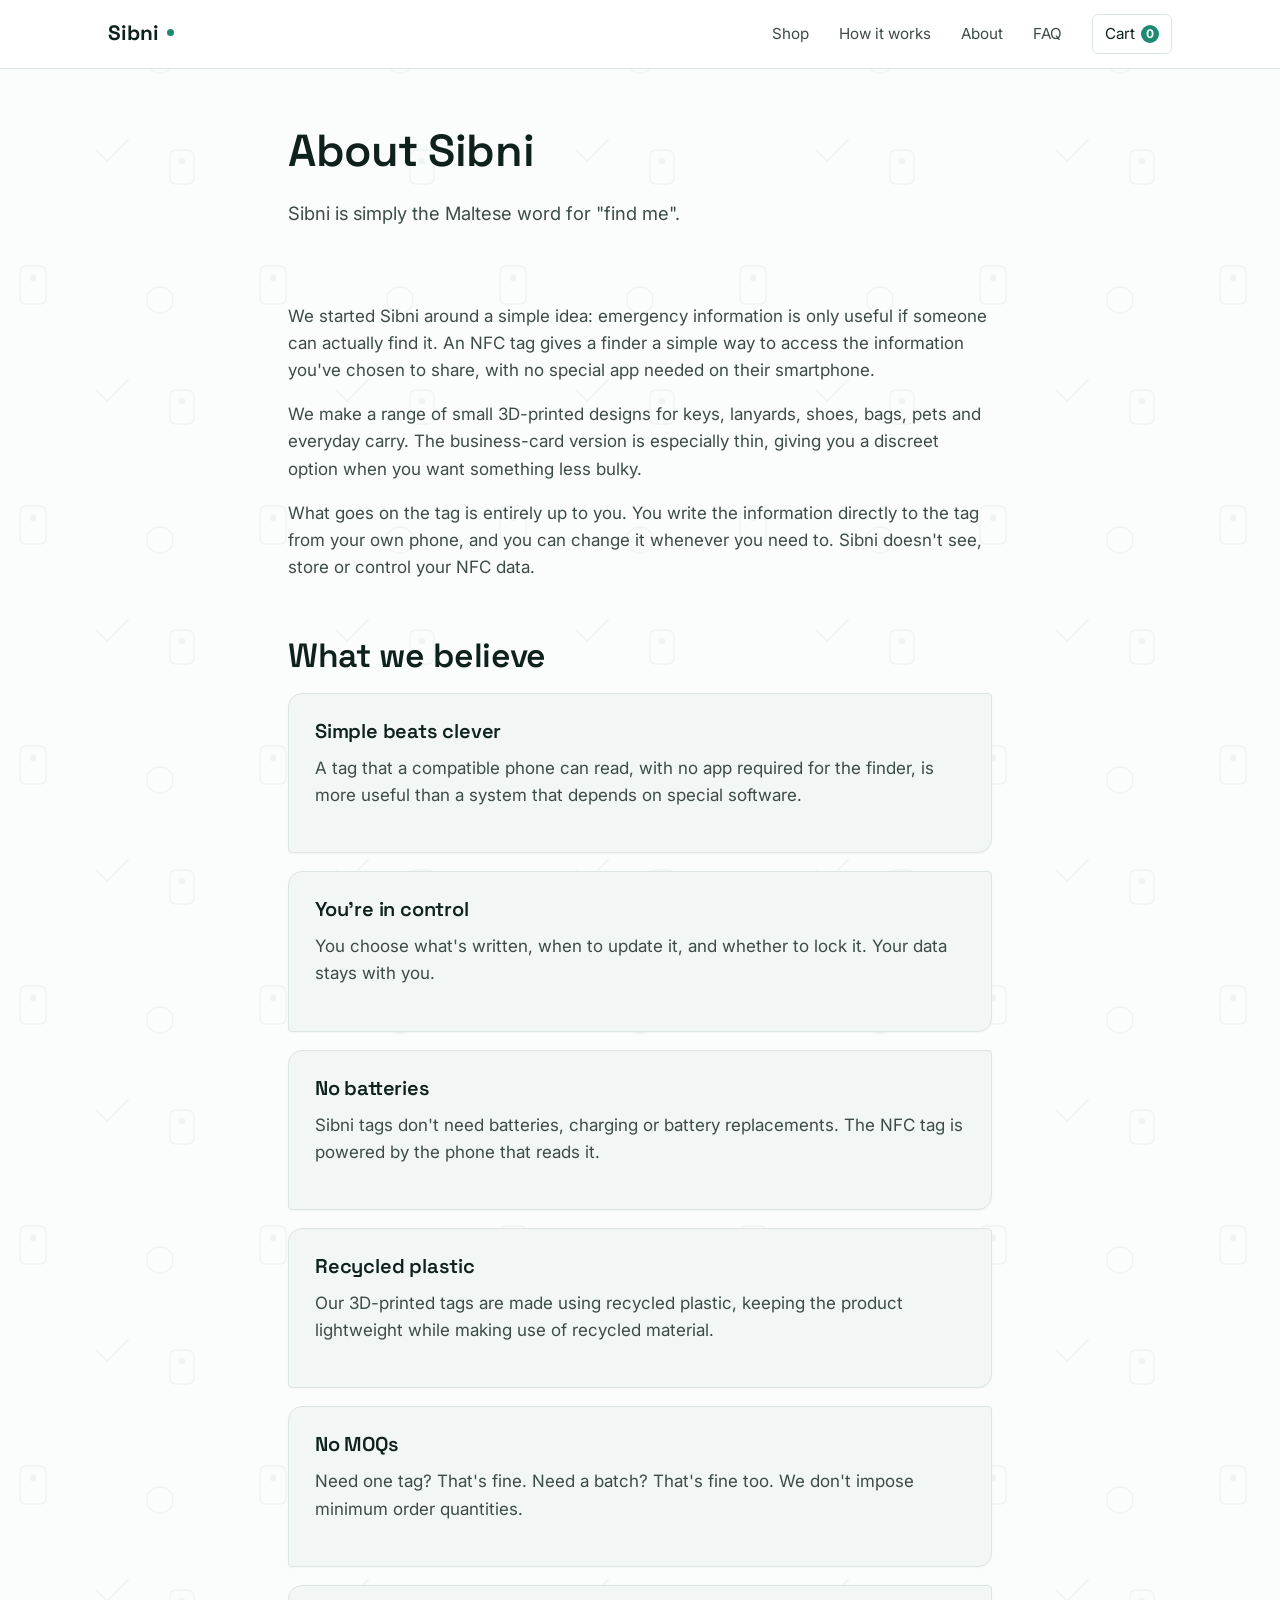
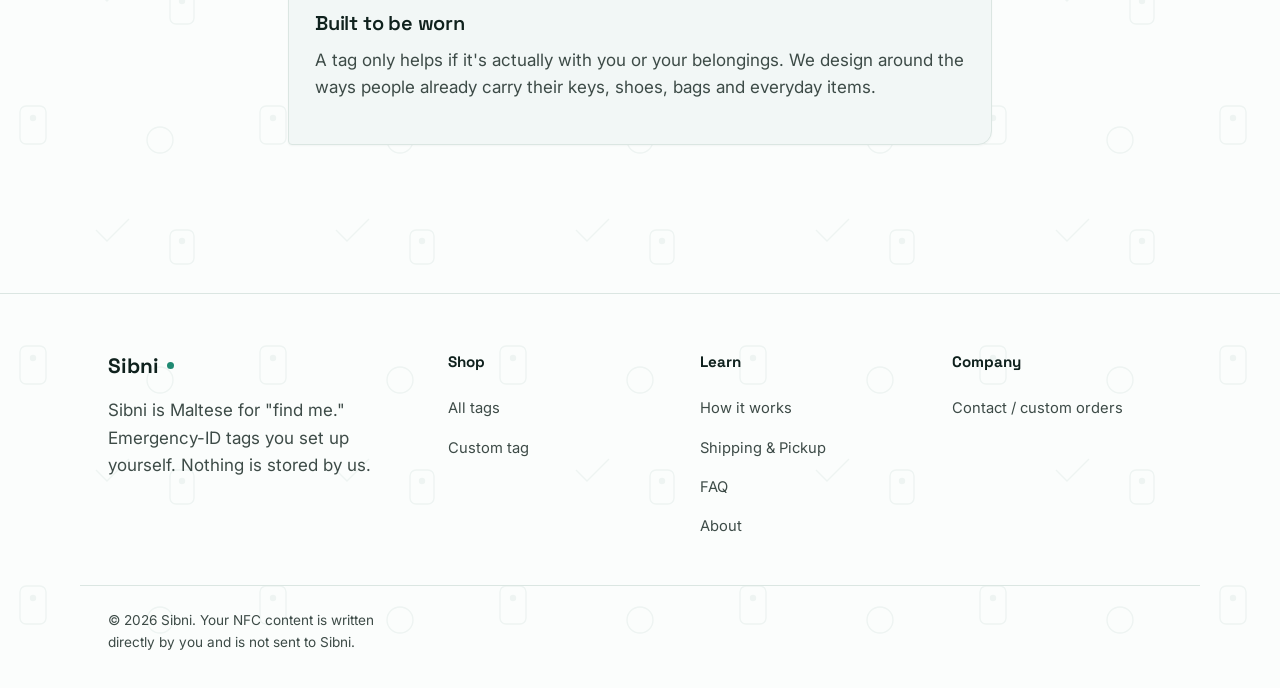
==== commit e8e4f7e6: "theme updates" ====
--- a/about.html
+++ b/about.html
@@ -26,7 +26,7 @@
 <p>We make a range of small 3D-printed designs for keys, lanyards, shoes, bags, pets and everyday carry. The business-card version is especially thin, giving you a discreet option when you want something less bulky.</p>
 <p>What goes on the tag is entirely up to you. You write the information directly to the tag from your own phone, and you can change it whenever you need to. Sibni doesn't see, store or control your NFC data.</p>
 <h2 style="margin-top:56px;">What we believe</h2>
-<div class="trust-grid">
+<div class="trust-grid about-beliefs-grid">
 <div class="tag-card"><h3>Simple beats clever</h3><p>A tag that a compatible phone can read, with no app required for the finder, is more useful than a system that depends on special software.</p></div>
 <div class="tag-card"><h3>You're in control</h3><p>You choose what's written, when to update it, and whether to lock it. Your data stays with you.</p></div>
 <div class="tag-card"><h3>No batteries</h3><p>Sibni tags don't need batteries, charging or battery replacements. The NFC tag is powered by the phone that reads it.</p></div>
--- a/css/style.css
+++ b/css/style.css
@@ -1,17 +1,32 @@
-
-:root{--ink:#fff;--panel:#f3f7f6;--panel-2:#e7f1ee;--line:#dce6e4;--text:#1b2a33;--text-dim:#5b717a;--signal:#257a4a;--signal-ink:#fff;--blue:#1d6fa8;--danger:#c1382c;--danger-bg:#fdeceb;--tint-blue-bg:#eaf3fa;--tint-blue-fg:#1d6fa8;--tint-green-bg:#eaf6ef;--tint-green-fg:#257a4a;--tint-amber-bg:#fcf2e1;--tint-amber-fg:#b4741f;--tint-violet-bg:#f1eefb;--tint-violet-fg:#6b5fa8;--font-head:'Space Grotesk',system-ui,sans-serif;--font-body:'Inter',system-ui,sans-serif;--max:1120px}
-*{box-sizing:border-box}html{scroll-behavior:smooth}body{margin:0;background:var(--ink);color:var(--text);font-family:var(--font-body);font-size:17px;line-height:1.6;-webkit-font-smoothing:antialiased}img,svg{max-width:100%;display:block}a{color:inherit;text-decoration:none}ul{margin:0;padding:0;list-style:none}button{font-family:inherit;cursor:pointer}h1,h2,h3{font-family:var(--font-head);font-weight:600;line-height:1.15;margin:0 0 .5em;letter-spacing:-.01em}h1{font-size:clamp(2.4rem,5vw,3.6rem)}h2{font-size:clamp(1.6rem,3vw,2.1rem)}h3{font-size:1.25rem}p{margin:0 0 1em;color:var(--text-dim)}.lede{font-size:1.15rem;color:var(--text-dim);max-width:52ch}.wrap{max-width:var(--max);margin:0 auto;padding:0 28px}.section{padding:88px 0}.section-tight{padding:56px 0}.divider{border:0;border-top:1px solid var(--line);margin:0}
+:root{--ink:#fbfdfc;--panel:#f2f7f6;--panel-2:#e4f3ef;--line:#dbe6e2;--text:#0f211d;--text-dim:#3d4b47;--signal:#1f8a72;--signal-ink:#fff;--blue:#1c6e8c;--danger:#c1382c;--danger-bg:#fdeceb;--tint-blue-bg:#e6f2fb;--tint-blue-fg:#1c6e8c;--tint-green-bg:#e4f3ef;--tint-green-fg:#1f8a72;--tint-amber-bg:#fbf1de;--tint-amber-fg:#b5790b;--tint-violet-bg:#eef0f6;--tint-violet-fg:#4a5a8a;--font-head:'Space Grotesk',system-ui,sans-serif;--font-body:'Inter',system-ui,sans-serif;--max:1120px}
+*{box-sizing:border-box}html{scroll-behavior:smooth}body{margin:0;background:var(--ink);background-image:url('data:image/svg+xml;utf8,<svg xmlns="http://www.w3.org/2000/svg" width="240" height="240"><g fill="none" stroke="%23eef4f2" stroke-width="1.4"><rect x="20" y="26" width="26" height="38" rx="6"/><circle cx="33" cy="38" r="2.5" fill="%23eef4f2"/><circle cx="160" cy="60" r="13"/><path d="M96 150 l11 11 22-22" /><rect x="170" y="150" width="24" height="34" rx="6"/><circle cx="182" cy="161" r="2.5" fill="%23eef4f2"/></g></svg>');background-size:240px 240px;color:var(--text);font-family:var(--font-body);font-size:17px;line-height:1.6;-webkit-font-smoothing:antialiased}img,svg{max-width:100%;display:block}a{color:inherit;text-decoration:none}ul{margin:0;padding:0;list-style:none}button{font-family:inherit;cursor:pointer}h1,h2,h3{font-family:var(--font-head);font-weight:600;line-height:1.15;margin:0 0 .5em;letter-spacing:-.01em}h1{font-size:clamp(2.4rem,5vw,3.6rem)}h2{font-size:clamp(1.6rem,3vw,2.1rem)}h3{font-size:1.25rem}p{margin:0 0 1em;color:var(--text-dim)}.lede{font-size:1.15rem;color:var(--text-dim);max-width:76ch}.wrap{max-width:var(--max);margin:0 auto;padding:0 28px}.section{padding:88px 0}.section-tight{padding:56px 0}.divider{border:0;border-top:1px solid var(--line);margin:0}
 a:focus-visible,button:focus-visible,input:focus-visible{outline:2px solid var(--signal);outline-offset:3px}
-.btn{display:inline-flex;align-items:center;gap:.5em;padding:13px 22px;border-radius:6px;font-weight:600;font-size:.96rem;border:1px solid transparent}.btn-primary{background:var(--signal);color:var(--signal-ink)}.btn-primary:hover{background:#2f9159}.btn-ghost{background:transparent;border-color:var(--blue);color:var(--blue)}.btn-ghost:hover{background:var(--panel-2)}.btn-block{width:100%;justify-content:center}.btn[disabled]{opacity:.5;cursor:not-allowed}
+.btn{display:inline-flex;align-items:center;gap:.5em;padding:13px 22px;border-radius:6px;font-weight:600;font-size:.96rem;border:1px solid transparent}.btn-primary{background:var(--signal);color:var(--signal-ink)}.btn-primary:hover{background:#186f5c}.btn-ghost{background:var(--ink);border-color:var(--blue);color:var(--blue)}.btn-ghost:hover{background:var(--panel-2)}.btn-block{width:100%;justify-content:center}.btn[disabled]{opacity:.5;cursor:not-allowed}
 .nav{position:sticky;top:0;z-index:50;background:rgba(255,255,255,.92);backdrop-filter:blur(6px);border-bottom:1px solid var(--line)}.nav .wrap{display:flex;align-items:center;justify-content:space-between;height:68px}.wordmark{font-family:var(--font-head);font-size:1.3rem;font-weight:700;display:flex;align-items:baseline;gap:8px}.wordmark .dot{width:7px;height:7px;border-radius:50%;background:var(--signal);display:inline-block;transform:translateY(-4px)}.nav-links{display:flex;gap:30px;align-items:center}.nav-links a{color:var(--text-dim);font-size:.95rem}.nav-links a:hover{color:var(--blue)}.cart-link{display:flex;align-items:center;gap:6px;color:var(--text)!important;border:1px solid var(--line);padding:7px 12px;border-radius:6px}.cart-count{background:var(--signal);color:var(--signal-ink);font-size:.75rem;font-weight:700;min-width:18px;height:18px;border-radius:9px;display:flex;align-items:center;justify-content:center;padding:0 5px}.nav-toggle{display:none;background:none;border:0;color:var(--text);font-size:1.1rem}
 .hero{padding:76px 0 40px}.hero .wrap{display:grid;grid-template-columns:1.1fr .9fr;gap:48px;align-items:center}.hero-cta{display:flex;gap:14px;margin-top:28px;flex-wrap:wrap}.hero-art{position:relative;aspect-ratio:1/1;display:flex;align-items:center;justify-content:center}.hero-art:before{content:"";position:absolute;inset:-10%;background-image:radial-gradient(var(--line) 1.6px,transparent 1.6px);background-size:22px 22px;border-radius:50%;-webkit-mask-image:radial-gradient(circle,black 55%,transparent 88%);mask-image:radial-gradient(circle,black 55%,transparent 88%)}.hero-dot{position:absolute;width:10px;height:10px;border-radius:50%}.hero-dot.d1{top:8%;left:14%;background:var(--tint-amber-fg)}.hero-dot.d2{bottom:14%;right:10%;background:var(--tint-violet-fg)}.hero-dot.d3{top:20%;right:6%;width:7px;height:7px;background:var(--signal)}.ping-ring{position:absolute;border:1px solid var(--blue);border-radius:50%;opacity:0;animation:ping 3.2s ease-out infinite}.ping-ring.r1,.ping-ring.r2,.ping-ring.r3{width:120px;height:120px}.ping-ring.r2{animation-delay:1.05s}.ping-ring.r3{animation-delay:2.1s}@keyframes ping{0%{transform:scale(1);opacity:.55}100%{transform:scale(3.4);opacity:0}}
 .steps-mini{display:grid;grid-template-columns:repeat(3,1fr);gap:32px}.steps-mini li{border-top:1px solid var(--line);padding-top:16px}.steps-mini .num{font-family:var(--font-head);color:var(--blue);font-size:1.1rem}
 .tint-blue{background:var(--tint-blue-bg);color:var(--tint-blue-fg)}.tint-green{background:var(--tint-green-bg);color:var(--tint-green-fg)}.tint-amber{background:var(--tint-amber-bg);color:var(--tint-amber-fg)}.tint-violet{background:var(--tint-violet-bg);color:var(--tint-violet-fg)}.chip{display:inline-flex;align-items:center;width:fit-content;padding:4px 11px;border-radius:999px;font-size:.76rem;font-weight:600}
-.tag-grid{display:grid;grid-template-columns:repeat(4,1fr);gap:22px}.tag-card{position:relative;background:var(--panel);border:1px solid var(--line);border-radius:14px 4px 14px 4px;padding:22px;display:flex;flex-direction:column;gap:12px;box-shadow:0 1px 2px rgba(27,42,51,.04);transition:border-color .15s,transform .15s,box-shadow .15s}.tag-card:hover{border-color:var(--signal);transform:translateY(-2px);box-shadow:0 10px 24px rgba(27,42,51,.08)}.tag-card:before{content:"";position:absolute;top:18px;left:18px;width:12px;height:12px;border-radius:50%;background:var(--ink);border:1px solid var(--line)}.tag-card .art{aspect-ratio:4/3;border-radius:8px 2px 8px 2px;display:flex;align-items:center;justify-content:center;padding:26px}.tag-card .art svg{width:100%;height:100%}.tag-card h3{margin:0}.tag-card .price{font-family:var(--font-head);color:var(--signal);font-weight:600}.tag-grid .tag-card:nth-child(4n+1){transform:rotate(-1.1deg)}.tag-grid .tag-card:nth-child(4n+2){transform:rotate(.9deg)}.tag-grid .tag-card:nth-child(4n+3){transform:rotate(-.7deg)}.tag-grid .tag-card:nth-child(4n+4){transform:rotate(1.2deg)}.tag-grid .tag-card:hover{transform:rotate(0) translateY(-3px)}
-.product-detail{display:grid;grid-template-columns:1fr 1fr;gap:56px;align-items:start}.product-detail .art-big{background:var(--panel-2);border:1px solid var(--line);border-radius:16px 4px 16px 4px;aspect-ratio:1/1;display:flex;align-items:center;justify-content:center;padding:60px;color:var(--blue)}.spec-list{margin:22px 0}.spec-list li{display:flex;justify-content:space-between;padding:10px 0;border-top:1px solid var(--line);font-size:.95rem}.spec-list li span:first-child{color:var(--text-dim)}.qty-row{display:flex;align-items:center;gap:14px;margin:22px 0}.qty-control{display:flex;align-items:center;border:1px solid var(--line);border-radius:6px}.qty-control button{background:none;border:0;color:var(--text);width:36px;height:36px;font-size:1.1rem}.qty-control input{width:44px;text-align:center;background:none;border:0;color:var(--text);font-size:1rem}
+.tag-grid{display:grid;grid-template-columns:repeat(4,1fr);gap:22px}.tag-card{position:relative;background:var(--panel);border:1px solid var(--line);border-radius:14px 4px 14px 4px;padding:22px;display:flex;flex-direction:column;gap:12px;box-shadow:0 1px 2px rgba(27,42,51,.04);transition:border-color .15s,transform .15s,box-shadow .15s}.tag-card:hover{border-color:var(--signal);transform:translateY(-2px);box-shadow:0 10px 24px rgba(27,42,51,.08)}.tag-card .art{aspect-ratio:4/3;border-radius:8px 2px 8px 2px;display:flex;align-items:center;justify-content:center;padding:26px}.tag-card .art svg{width:100%;height:100%}.tag-card h3{margin:0}.tag-card .price{font-family:var(--font-head);color:var(--signal);font-weight:600}.tag-grid .tag-card:nth-child(4n+1){transform:rotate(-1.1deg)}.tag-grid .tag-card:nth-child(4n+2){transform:rotate(.9deg)}.tag-grid .tag-card:nth-child(4n+3){transform:rotate(-.7deg)}.tag-grid .tag-card:nth-child(4n+4){transform:rotate(1.2deg)}.tag-grid .tag-card:hover{transform:rotate(0) translateY(-3px)}
+.product-detail{display:grid;grid-template-columns:1fr 1fr;gap:56px;align-items:start}.product-detail .art-big{background:var(--panel-2);border:1px solid var(--line);border-radius:16px 4px 16px 4px;aspect-ratio:1/1;display:flex;align-items:center;justify-content:center;padding:60px;color:var(--blue)}.spec-list{margin:22px 0}.spec-list li{display:flex;justify-content:space-between;padding:10px 0;border-top:1px solid var(--line);font-size:.95rem}.spec-list li span:first-child{color:var(--text-dim)}.qty-row{display:flex;align-items:center;gap:14px;margin:22px 0}.qty-control{display:flex;align-items:center;border:1px solid var(--line);border-radius:6px}.qty-control button{background:var(--ink);border:0;color:var(--text);width:36px;height:36px;font-size:1.1rem}.qty-control input{width:44px;text-align:center;background:none;border:0;color:var(--text);font-size:1rem}
 .callout{border-left:3px solid var(--blue);background:var(--panel);padding:18px 22px;border-radius:0 8px 8px 0;margin:24px 0}.callout.danger{border-left-color:var(--danger);background:var(--danger-bg)}.callout h3{font-size:1rem;margin-bottom:6px}.callout p{margin:0;color:var(--text)}
 .sequence{display:flex;flex-direction:column}.seq-step{display:grid;grid-template-columns:64px 1fr;gap:24px;padding:32px 0;border-top:1px solid var(--line)}.seq-step:last-child{border-bottom:1px solid var(--line)}.seq-step .idx{font-family:var(--font-head);font-size:1.6rem;color:var(--blue)}
 .faq-item{border-top:1px solid var(--line);padding:20px 0}.faq-item summary{cursor:pointer;font-weight:600;font-family:var(--font-head);font-size:1.02rem;list-style:none;display:flex;justify-content:space-between;align-items:center}.faq-item summary::-webkit-details-marker{display:none}.faq-item summary:after{content:"+";color:var(--blue);font-size:1.3rem}.faq-item[open] summary:after{content:"–"}.faq-item p{margin-top:12px}.faq-list{border-bottom:1px solid var(--line)}
 .cart-item{display:grid;grid-template-columns:64px 1fr auto auto;gap:18px;align-items:center;padding:18px 0;border-top:1px solid var(--line)}.cart-item .thumb{width:64px;height:64px;background:var(--panel-2);border-radius:6px 2px 6px 2px;display:flex;align-items:center;justify-content:center;padding:10px;color:var(--blue)}.cart-summary{background:var(--panel);border:1px solid var(--line);border-radius:12px;padding:24px;position:sticky;top:92px;box-shadow:0 1px 2px rgba(27,42,51,.04)}.cart-summary .row{display:flex;justify-content:space-between;padding:8px 0}.remove-link{color:var(--text-dim);font-size:.85rem}.remove-link:hover{color:var(--danger)}.empty-state{text-align:center;padding:60px 0;color:var(--text-dim)}.cart-page-grid{display:grid;grid-template-columns:1fr 320px;gap:44px;align-items:start}
-.trust-grid{display:grid;grid-template-columns:repeat(3,1fr);gap:28px}.trust-grid .tag-card{padding:26px}.footer{border-top:1px solid var(--line);padding:56px 0 34px;margin-top:60px}.footer .wrap{display:grid;grid-template-columns:1.4fr 1fr 1fr 1fr;gap:32px}.footer h4{font-family:var(--font-head);font-size:.95rem;margin:0 0 14px;color:var(--text)}.footer li{padding:6px 0}.footer a{color:var(--text-dim);font-size:.92rem}.footer a:hover{color:var(--text)}.footer .foot-note{margin-top:40px;padding-top:24px;border-top:1px solid var(--line);color:var(--text-dim);font-size:.85rem}
-@media(max-width:960px){.tag-grid{grid-template-columns:repeat(2,1fr)}}@media(max-width:820px){.hero .wrap{grid-template-columns:1fr}.hero-art{order:-1;max-width:260px;margin:0 auto}.product-detail{grid-template-columns:1fr}}@media(max-width:760px){.nav-links{position:absolute;top:68px;left:0;right:0;background:var(--ink);border-bottom:1px solid var(--line);box-shadow:0 8px 20px rgba(27,42,51,.08);flex-direction:column;align-items:flex-start;gap:0;padding:8px 28px 20px;display:none}.nav-links.open{display:flex}.nav-links a,.nav-links .cart-link{width:100%;padding:12px 0;border:0}.nav-toggle{display:block}.cart-page-grid{grid-template-columns:1fr}.trust-grid{grid-template-columns:1fr}.footer .wrap{grid-template-columns:1fr 1fr}}@media(max-width:700px){.steps-mini{grid-template-columns:1fr}}@media(max-width:600px){.seq-step{grid-template-columns:40px 1fr;gap:16px}.seq-step .idx{font-size:1.2rem}}@media(max-width:560px){.tag-grid{grid-template-columns:1fr}.tag-grid .tag-card{transform:none}.tag-grid .tag-card:hover{transform:translateY(-3px)}}@media(prefers-reduced-motion:reduce){*{animation:none!important;transition:none!important}}
+.trust-grid{display:grid;grid-template-columns:repeat(6,1fr);gap:18px}.trust-grid .tag-card{min-width:0}.trust-grid .tag-card{padding:26px}.footer{border-top:1px solid var(--line);padding:56px 0 34px;margin-top:60px}.footer .wrap{display:grid;grid-template-columns:1.4fr 1fr 1fr 1fr;gap:32px}.footer h4{font-family:var(--font-head);font-size:.95rem;margin:0 0 14px;color:var(--text)}.footer li{padding:6px 0}.footer a{color:var(--text-dim);font-size:.92rem}.footer a:hover{color:var(--text)}.footer .foot-note{margin-top:40px;padding-top:24px;border-top:1px solid var(--line);color:var(--text-dim);font-size:.85rem}
+@media(max-width:960px){.tag-grid{grid-template-columns:repeat(2,1fr)}}@media(max-width:820px){.hero .wrap{grid-template-columns:1fr}.hero-art{order:-1;max-width:260px;margin:0 auto}.product-detail{grid-template-columns:1fr}}@media(max-width:960px){.trust-grid{grid-template-columns:repeat(3,1fr)}}@media(max-width:760px){.nav-links{position:absolute;top:68px;left:0;right:0;background:var(--ink);border-bottom:1px solid var(--line);box-shadow:0 8px 20px rgba(27,42,51,.08);flex-direction:column;align-items:flex-start;gap:0;padding:8px 28px 20px;display:none}.nav-links.open{display:flex}.nav-links a,.nav-links .cart-link{width:100%;padding:12px 0;border:0}.nav-toggle{display:block}.cart-page-grid{grid-template-columns:1fr}.trust-grid{grid-template-columns:1fr}.footer .wrap{grid-template-columns:1fr 1fr}}@media(max-width:700px){.steps-mini{grid-template-columns:1fr}}@media(max-width:600px){.seq-step{grid-template-columns:40px 1fr;gap:16px}.seq-step .idx{font-size:1.2rem}}@media(max-width:560px){.tag-grid{grid-template-columns:1fr}.tag-grid .tag-card{transform:none}.tag-grid .tag-card:hover{transform:translateY(-3px)}}@media(prefers-reduced-motion:reduce){*{animation:none!important;transition:none!important}}
+
+
+/* v7 layout refinements */
+.sequence-section{padding-bottom:24px}
+.after-sequence{padding-top:24px}
+.shipping-wrap{max-width:900px !important}
+.index-copy{max-width:82ch !important}
+.product-terms{margin:18px 0 22px;padding:12px 14px;background:var(--panel);border-left:3px solid var(--blue);border-radius:0 6px 6px 0;font-size:.9rem;color:var(--text-dim)}
+@media(max-width:760px){.shipping-wrap{max-width:100% !important}.index-copy{max-width:100% !important}}
+
+/* v8 layout corrections */
+.about-beliefs-grid{grid-template-columns:1fr!important;}
+.ready-setup-grid{grid-template-columns:1fr!important;}
+.how-to-page .how-callout-section{padding-top:20px;padding-bottom:20px;}
+.how-to-page .sequence-section{padding-top:32px;padding-bottom:32px;}
+@media(max-width:960px){.about-beliefs-grid,.ready-setup-grid{grid-template-columns:1fr!important;}}
--- a/css/sibni-update.css
+++ b/css/sibni-update.css
@@ -62,42 +62,6 @@
 .swatch-random{background:conic-gradient(#c62828 0 16.6%,#111 16.6% 33.2%,#f3ead7 33.2% 49.8%,#9fb1bd 49.8% 66.4%,#fff 66.4% 83%,#257a4a 83% 100%)}
 
 
-/* Version 2 - warm sunset gradient theme */
-:root{
-  --warm-bg:#fffaf5;
-  --warm-peach:#ffe8dc;
-  --warm-yellow:#fff2c9;
-  --warm-coral:#f08b78;
-}
-body{
-  background:
-    radial-gradient(ellipse at 8% 8%, rgba(255,216,190,.55), transparent 38%),
-    radial-gradient(ellipse at 92% 18%, rgba(255,239,184,.55), transparent 34%),
-    linear-gradient(145deg, #fffaf5 0%, #fff5ed 46%, #fffbed 100%);
-  position:relative;
-}
-body::before{
-  content:"";
-  position:fixed;
-  inset:0;
-  pointer-events:none;
-  z-index:-1;
-  opacity:.65;
-  background:
-    radial-gradient(ellipse at 80% 70%, transparent 0 32%, rgba(240,139,120,.13) 32.2% 32.45%, transparent 32.7%),
-    radial-gradient(ellipse at 15% 88%, transparent 0 27%, rgba(244,191,76,.14) 27.2% 27.45%, transparent 27.7%);
-}
-.nav{background:rgba(255,250,245,.88)}
-.nav-links a:hover{color:#c85e4b}
-.btn-primary{background:#e96f59;color:#fff}
-.btn-primary:hover{background:#cf5946}
-.hero-art:before{background-image:radial-gradient(rgba(224,137,104,.28) 1.6px,transparent 1.6px)}
-.tag-card,.cart-summary,.sibni-form{background:rgba(255,255,255,.72)}
-.tag-card:hover{border-color:#e99a84}
-.product-detail .art-big{background:linear-gradient(145deg,rgba(255,232,220,.8),rgba(255,247,215,.8))}
-.section .wrap,.section-tight .wrap{position:relative}
-.product-group{position:relative}
-.product-group::before{content:"";display:block;height:2px;width:100%;margin:10px 0 26px;background:linear-gradient(90deg,transparent,#f0a18c 18%,#f5cf78 52%,transparent 100%);opacity:.7}
 .photo-gallery{display:grid;gap:14px}
 .photo-gallery img{width:100%;height:auto;max-height:520px;object-fit:contain;border-radius:14px;background:rgba(255,255,255,.65);border:1px solid var(--line);padding:12px}
 .photo-gallery .gallery-caption{font-size:.82rem;color:var(--text-dim);margin:0}
